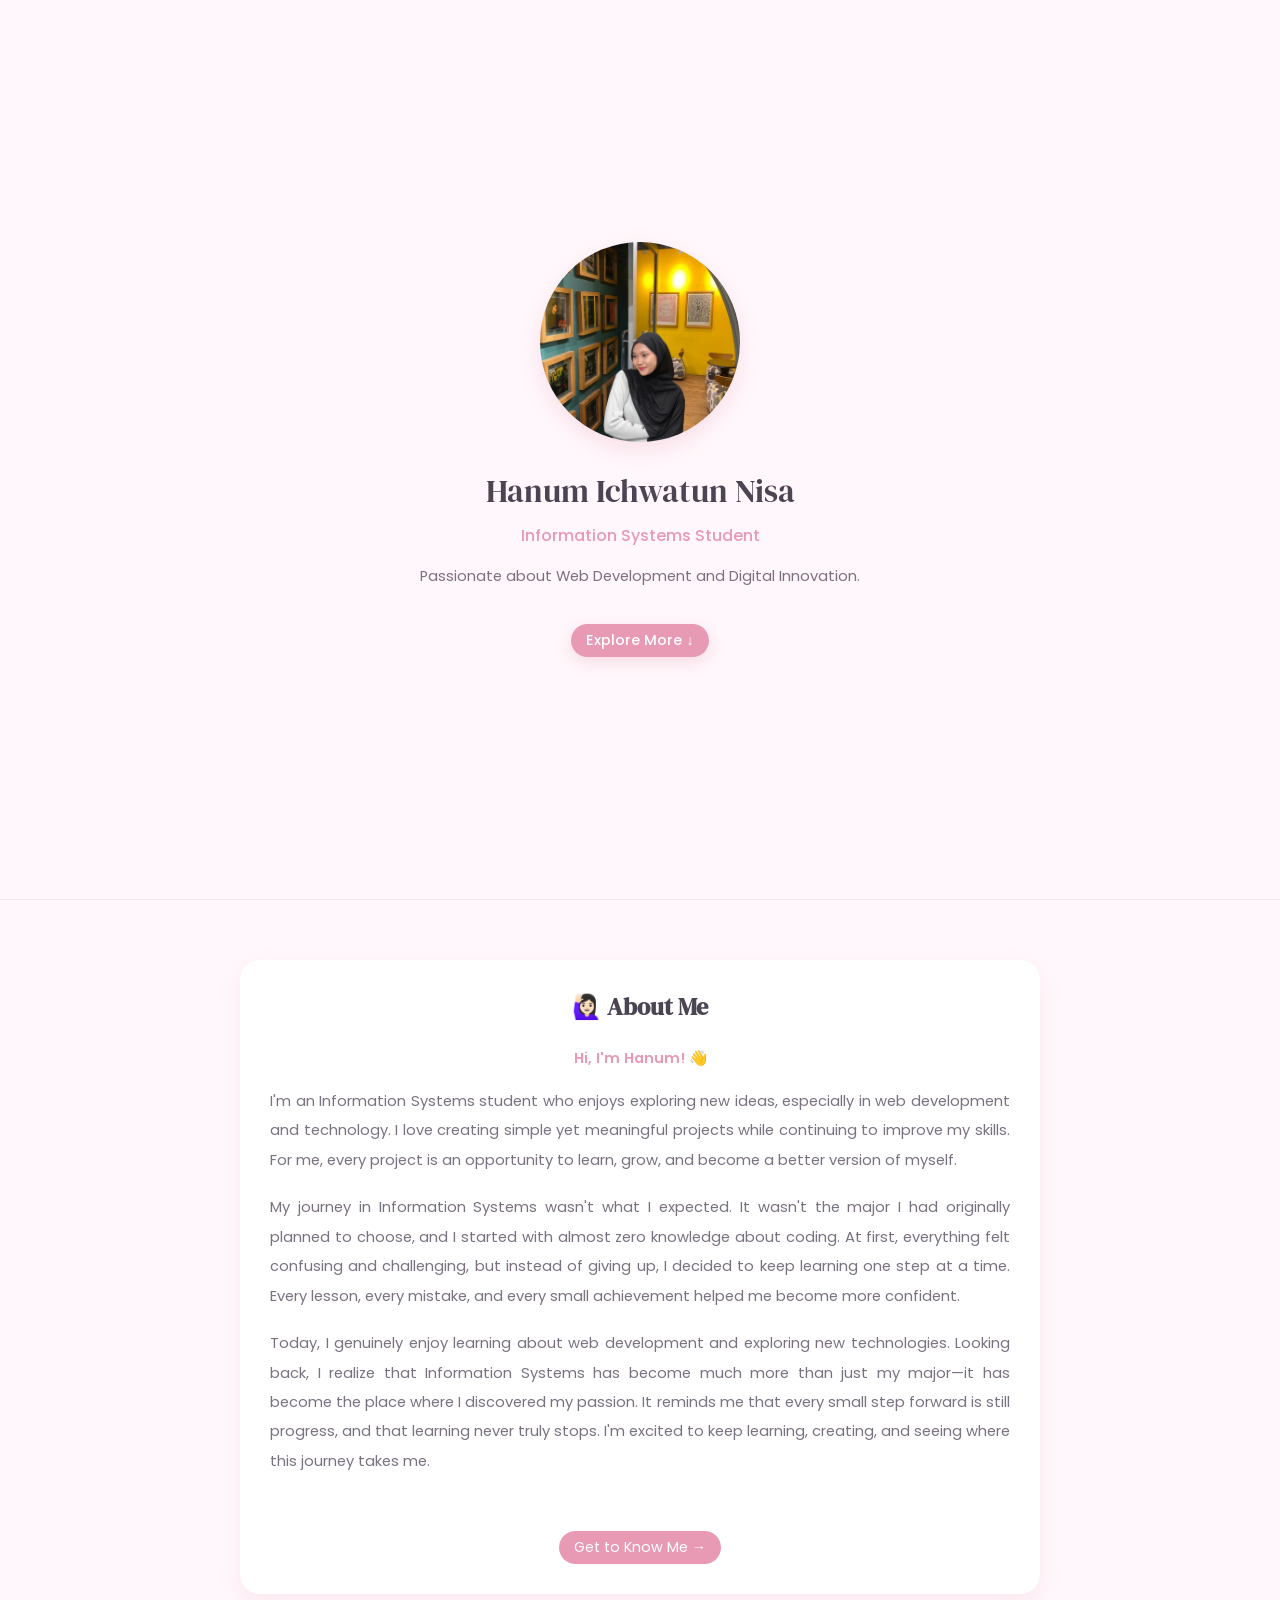
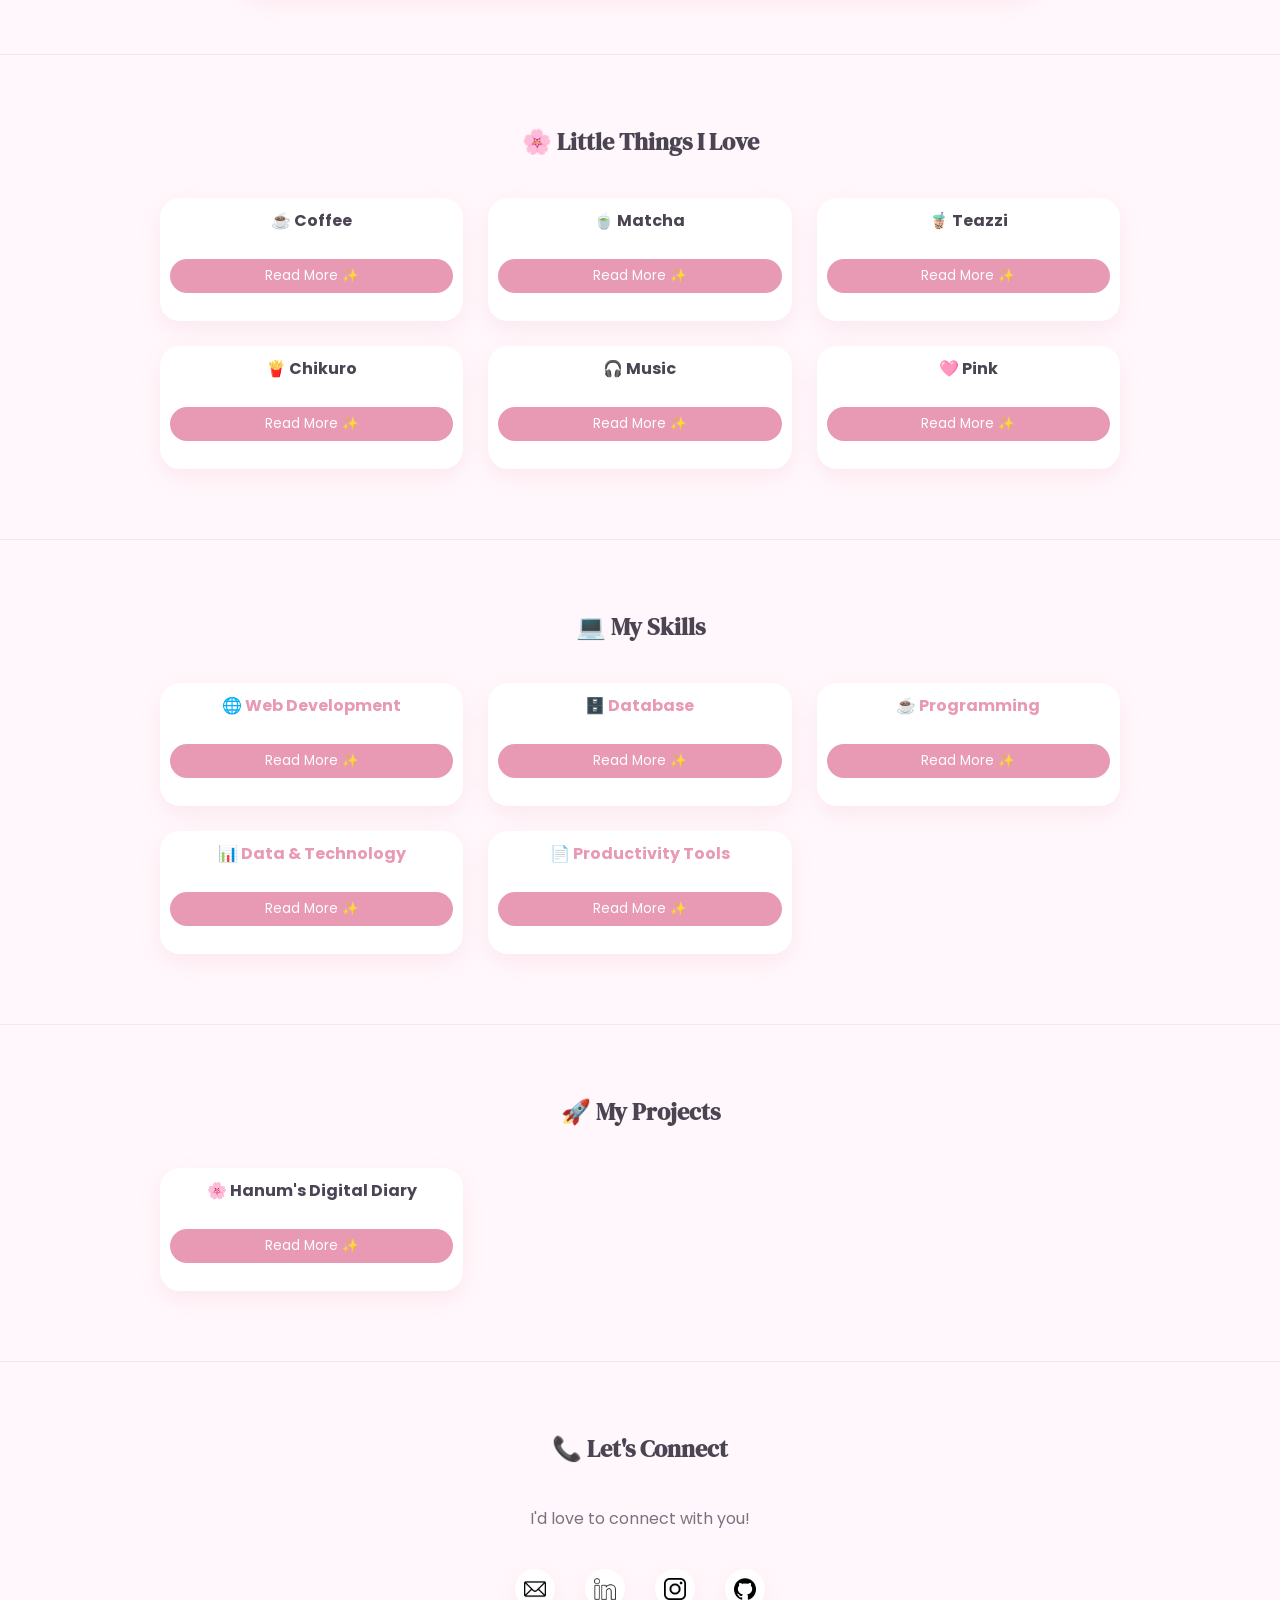
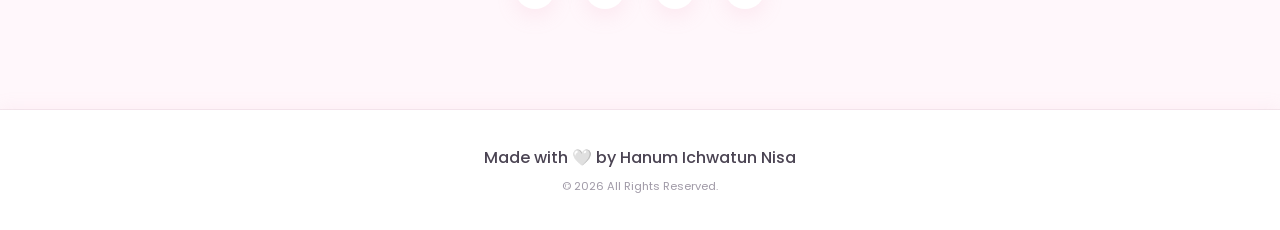
==== index.html @ 75a95cf1 "Add files via upload" ====
<!DOCTYPE html>
<html lang="en">

<head>
    <meta charset="UTF-8">
    <meta name="viewport" content="width=device-width, initial-scale=1.0">

    <title>Get To Know Me</title>

    <link rel="stylesheet" href="style.css">
</head>

<body>
    <!-- Home -->
    <section id="home">
        <div class="home-content">
            <img class="profile-picture"
                src="images/hanum.jpeg"
                alt="Hanum Profile Picture">
            <h1>Hanum Ichwatun Nisa</h1>
            <p class="home-status">
                Information Systems Student
            </p>
            <p class="home-tagline">
                Passionate about Web Development and Digital Innovation.
            </p>
            <a href="#about" class="explore-btn">
                Explore More ↓
            </a>
        </div>
    </section>

    <!-- About -->
    <section id="about">
        <div class="about-container">
            <h2>🙋🏻‍♀️ About Me</h2>
            <h3 class="about-greeting">
                Hi, I'm Hanum! 👋
            </h3>
            <p class="about-text">
                I'm an Information Systems student who enjoys exploring new ideas, especially in web development and technology. I love creating simple yet meaningful projects while continuing to improve my skills. For me, every project is an opportunity to learn, grow, and become a better version of myself.
            </p>
            <p class="about-text">
                My journey in Information Systems wasn't what I expected. It wasn't the major I had originally planned to choose, and I started with almost zero knowledge about coding. At first, everything felt confusing and challenging, but instead of giving up, I decided to keep learning one step at a time. Every lesson, every mistake, and every small achievement helped me become more confident.
            </p>
            <p class="about-text">
                Today, I genuinely enjoy learning about web development and exploring new technologies. Looking back, I realize that Information Systems has become much more than just my major—it has become the place where I discovered my passion. It reminds me that every small step forward is still progress, and that learning never truly stops. I'm excited to keep learning, creating, and seeing where this journey takes me.
            </p>
            <div class="about-btn-wrapper">
                <a href="about.html" class="about-btn">
                    Get to Know Me →
                </a>
            </div>
        </div>
    </section>

    <!-- Things I Love -->
    <section id="favorites">
        <div class="section-container">
            <h2>🌸 Little Things I Love</h2>
            <div class="card-wrapper">
                <div class="card love-card">
                    <h3>☕ Coffee</h3>
                    <button class="read-btn">Read More ✨</button>
                    <p class="card-text">
                        A cup of coffee is my little comfort.
                        I love the aroma, warmth, and peaceful moments
                        that come with it.
                    </p>
                </div>

                <div class="card love-card">
                    <h3>🍵 Matcha</h3>
                    <button class="read-btn">Read More ✨</button>
                    <p class="card-text">
                        Matcha is one of my favorite drinks.
                        I enjoy its unique taste and the calming feeling
                        it brings.
                    </p>
                </div>

                <div class="card love-card">
                    <h3>🧋 Teazzi</h3>
                    <button class="read-btn">Read More ✨</button>
                    <p class="card-text">
                        Deep Roast Oolong Milk Tea is one of my favorites.
                        It is the perfect drink for relaxing moments.
                    </p>
                </div>

                <div class="card love-card">
                    <h3>🍟 Chikuro</h3>
                    <button class="read-btn">Read More ✨</button>
                    <p class="card-text">
                        Garlic Cream Cheese Seasoning Truffle
                        with screaming level is one of my favorite snacks.
                    </p>
                </div>

                <div class="card love-card">
                    <h3>🎧 Music</h3>
                    <button class="read-btn">Read More ✨</button>
                    <p class="card-text">
                        Music has always been a part of my daily life.
                        It keeps me company, matches my mood, and makes
                        ordinary moments feel more special.
                    </p>
                </div>

                <div class="card love-card">
                    <h3>🩷 Pink</h3>
                    <button class="read-btn">Read More ✨</button>
                    <p class="card-text">
                        Pink is one of my favorite colors.
                        I love how it feels soft, warm, and brings
                        happiness to everyday moments.
                    </p>
                </div>

            </div>

        </div>
    </section>

    <!-- Skills -->
    <section id="skills">
        <div class="section-container">

            <h2>💻 My Skills</h2>

            <div class="card-wrapper">

                <div class="card skill-card">
                    <h3>🌐 Web Development</h3>

                    <button class="read-btn">
                        Read More ✨
                    </button>

                    <p class="card-text">
                        I have experience creating websites using
                        HTML, CSS, and JavaScript.
                        I enjoy designing simple and interactive
                        web experiences.
                    </p>
                </div>


                <div class="card skill-card">
                    <h3>🗄️ Database</h3>

                    <button class="read-btn">
                        Read More ✨
                    </button>

                    <p class="card-text">
                        I have learned database concepts and worked
                        with SQL, MySQL, and Oracle for creating
                        database structures and queries.
                    </p>
                </div>


                <div class="card skill-card">
                    <h3>☕ Programming</h3>

                    <button class="read-btn">
                        Read More ✨
                    </button>

                    <p class="card-text">
                        I have basic programming experience with
                        Java, C, and Python.
                        I continue improving my programming logic
                        through projects and practice.
                    </p>
                </div>


                <div class="card skill-card">
                    <h3>📊 Data & Technology</h3>

                    <button class="read-btn">
                        Read More ✨
                    </button>

                    <p class="card-text">
                        I have explored basic data processing and
                        technology concepts through academic learning
                        and projects.
                    </p>
                </div>


                <div class="card skill-card">
                    <h3>📄 Productivity Tools</h3>

                    <button class="read-btn">
                        Read More ✨
                    </button>

                    <p class="card-text">
                        I use Microsoft Office tools such as
                        Word, Excel, and PowerPoint for documentation,
                        data processing, and presentations.
                    </p>
                </div>

            </div>

        </div>
    </section>

    <!-- Projects -->
    <section id="projects">
        <div class="section-container">

            <h2>🚀 My Projects</h2>

            <div class="card-wrapper">

                <div class="card project-card">

                    <h3>🌸 Hanum's Digital Diary</h3>

                    <button class="read-btn">
                        Read More ✨
                    </button>

                    <p class="card-text">
                        My first personal project created using
                        HTML, CSS, and JavaScript.

                        This website represents my journey as an
                        Information Systems student, combining my
                        personal interests, skills, and experiences
                        into a digital portfolio.

                        Through this project, I learned how to build
                        a website structure, design user interfaces,
                        and add simple interactive features.
                    </p>

                </div>

            </div>

        </div>
    </section>

    <!-- Let's Connect -->
    <section id="connect">

        <div class="section-container">

            <h2>📞 Let's Connect</h2>

            <p class="connect-text">
                I'd love to connect with you!
            </p>

            <div class="social-icons">

                <a href="mailto:ichwatunnisahanum@gmail.com">
                    <img src="images/mail.png" alt="Email">
                </a>

                <a href="https://www.linkedin.com/in/hanum-ichwatun-nisa-022087423/" target="_blank">
                    <img src="images/linkedin.png" alt="LinkedIn">
                </a>

                <a href="https://www.instagram.com/ichwatunnsaa_?igsh=MTR0bXRyb2I5MWQ5OQ==" target="_blank">
                    <img src="images/instagram.png" alt="Instagram">
                </a>

                <a href="https://github.com/ichwatunnsaa" target="_blank">
                    <img src="images/github.png" alt="GitHub">
                </a>

            </div>

        </div>

    </section>

    <!-- Footer -->
    <footer>
        <p class="footer-text">
        Made with 🤍 by Hanum Ichwatun Nisa
    </p>

    <p class="footer-copy">
        © 2026 All Rights Reserved.
    </p>
    </footer>

    <script>
        const buttons = document.querySelectorAll(".read-btn");

        buttons.forEach(button => {

            button.addEventListener("click", () => {

                const text = button.nextElementSibling;

                if(text.style.display === "block"){
                    text.style.display = "none";
                    button.innerHTML = "Read More ✨";
                }
                else{
                    text.style.display = "block";
                    button.innerHTML = "Hide 🤍";
                }

            });

        });
    </script>
</body>

</html>
---- style.css ----
/* Google Fonts */
@import url('https://fonts.googleapis.com/css2?family=DM+Serif+Display&family=Poppins:wght@300;400;500;600;700&display=swap');

:root{
    --pink: #E89AB4;
    --pink-hover: #D982A2;
    --dark: #4B4453;
    --light: #FFF7FB;
    --gray: #7A7280;
}

/* Reset */
*{

/* Reset */
*{
    margin: 0;
    padding: 0;
    box-sizing: border-box;
}

html{
    scroll-behavior: smooth;
}

/* Body */
body{
    background-color:#FFF7FB;
    font-family:'Poppins',sans-serif;
    color:#4B4453;
    overflow-x:hidden;
}

/* Home */
#home{
    min-height: 100vh;
    display: flex;
    justify-content: center;
    align-items: center;
}

.home-content{
    text-align: center;
}

.profile-picture{
    width: 200px;
    height: 200px;
    border-radius: 50%;
    object-fit: cover;
    box-shadow: 0 8px 20px rgba(232, 154, 180, 0.25);
    transition: 0.3s;
}

.profile-picture:hover{
    transform: scale(1.05);
}

#home h1{
    font-family: 'DM Serif Display', serif;
    font-size: 2rem;
    font-weight: normal;
    margin-top: 20px;
}

.home-status{
    font-size: 1rem;
    font-weight: 500;
    color: #E89AB4;
    margin-top: 10px;
}

.home-tagline{
    font-size: 0.92rem;
    color: #7A7280;
    margin-top: 15px;
    line-height: 1.8;
}

.explore-btn{
    display: inline-block;
    margin-top: 35px;
    text-decoration: none;
    color: #FFFFFF;
    background-color: #E89AB4;
    padding: 6px 15px;
    border-radius: 25px;
    box-shadow: 0 5px 15px rgba(232, 154, 180, 0.3);
    font-weight: 500;
    font-size: 0.9rem;
    transition: 0.3s;
    cursor: pointer;
}

.explore-btn:hover{
    background-color: #D982A2;
    transform: translateY(-3px);
    box-shadow: 0 8px 20px rgba(217,130,162,0.4);
}

/* About */
#about{
    padding: 60px 15px;
}

.about-container{
    max-width: 800px;
    margin: auto;
    background-color: #FFFFFF;
    padding: 30px;
    border-radius: 20px;
    box-shadow: 0 8px 20px rgba(232, 154, 180, 0.15);
    transition: 0.3s;
}

.about-container:hover{
    transform: translateY(-5px);
    box-shadow: 0 15px 30px rgba(232, 154, 180, 0.25);
}

#about h2{
    font-family: 'DM Serif Display', serif;
    font-size: 1,8rem;
    text-align: center;
    margin-bottom: 25px;
}

.about-greeting{
    text-align: center;
    font-size: 0.92rem;
    color: #E89AB4;
    margin-bottom: 18px;
    font-weight: 600;
}

.about-text{
    font-size: 0.92rem;
    color: #7A7280;
    line-height: 1.9;
    text-align: justify;
    margin-bottom: 18px;
}

.about-text:last-child{
    margin-bottom: 0;
}

.about-btn{
    display: inline-block;
    margin-top: 25px;
    text-decoration: none;
    background-color: #E89AB4;
    color: white;
    padding: 6px 15px;
    border-radius: 25px;
    transition: 0.3s;
    font-weight: 400;
    font-size: 0.9rem;
}

.about-btn:hover{
    background-color: #D982A2;
    transform: translateY(-3px);
}

.about-btn-wrapper{
    text-align: center;
    margin-top: 30px;
}

/* Favorites */
.section-container{
    max-width: 1000px;
    margin: auto;
    padding: 70px 20px;
}


.section-container h2{
    font-family: 'DM Serif Display', serif;
    font-size: 1.5rem;
    text-align: center;
    margin-bottom: 40px;
}


.card-wrapper{
    display: grid;
    grid-template-columns: repeat(3, 1fr);
    gap: 25px;
}

.card{
    background-color:#FFFFFF;
    padding:10px;
    min-height: 120px;
    border-radius:20px;
    box-shadow:0 8px 20px rgba(232,154,180,0.15);
    transition:.3s;

    display:flex;
    flex-direction: column;
    align-items:center;
    text-align:center;
}

.card > *{
    width:100%;
}

.card:hover{
    transform: translateY(-8px);
    box-shadow: 0 15px 30px rgba(232,154,180,0.25);
}

.card h3{
    font-size:1rem;
    margin-bottom:8px;
    text-align: center;
}

.card p{
    font-size: 0.9rem;
    line-height: 1.8;
    color: #7A7280;
}

.card-text{
    display: none;
    margin-top: 12px;
    line-height: 1.8;
    max-width: 260px;   
    text-align: center;
    color: #7A7280;
    animation: fadeIn 0.4s ease;
}

@keyframes fadeIn{
    from{
        opacity: 0;
        transform: translateY(-10px);
    }

    to{
        opacity: 1;
        transform: translateY(0);
    }
}

.read-btn{
    display:block;
    margin:18px auto;
    border: none;
    background-color: #E89AB4;
    color: white;
    padding: 7px 16px;
    border-radius: 20px;
    cursor: pointer;
    font-family: 'Poppins', sans-serif;
    transition: 0.3s;
}

.read-btn:hover{
    background-color: #D982A2;
}

/* =========================
   RESPONSIVE
========================= */

@media (max-width:768px){

    /* Home */

    #home{
        padding:40px 20px;
        min-height:auto;
    }

    .home-content{
        width:100%;
        text-align:center;
    }

    .profile-picture{
        width:180px;
        height:180px;
    }

    #home h1{
        font-size:2.3rem;
        line-height:1.3;
    }

    .home-status{
        font-size:1rem;
    }

    .home-tagline{
        font-size:0.95rem;
    }

    .explore-btn{
        margin-top:28px;
    }

    /* About */

    .about-container{
        padding:30px 25px;
    }

    #about h2,
    .section-container h2{
        font-size:2rem;
    }

    /* Cards */

    .card-wrapper{
        grid-template-columns:1fr;
    }
    .card h3{
        font-size:0.95rem;
    }

    /* Social */

    .social-icons{
        gap:15px;
        flex-wrap:wrap;
    }

    .social-icons a{
        width:55px;
        height:55px;
    }

    .social-icons img{
        width:22px;
        height:22px;
    }

    /* About Page */

    #about-hero{
        padding:70px 20px 50px;
    }

    #about-hero h1{
        font-size:2.4rem;
    }

    .about-page-container h2{
        font-size:1.7rem;
    }

    .intro,
    .quote{
        text-align:center;
    }

}

/* Skills */
.skill-card h3{
    color: #E89AB4;
}

/* Projects */
.project-card{
    text-align: center;
}

/* Connect */
#connect{
    padding-top: 100;
    padding-bottom: 30px;
}

.connect-text{
    text-align: center;
    color: #7A7280;
    margin-bottom: 35px;
    line-height: 1.8;
}

.social-icons{
    display: flex;
    justify-content: center;
    align-items: center;
    gap: 30px;
}

.social-icons a{
    width:40px;
    height:40px;

    display: flex;
    justify-content: center;
    align-items: center;

    background-color: #FFFFFF;
    border-radius: 50%;

    box-shadow: 0 8px 20px rgba(232,154,180,0.15);

    transition: 0.3s;
}

.social-icons a:hover{
    transform: translateY(-6px);
    background-color: #FFF0F6;
    box-shadow: 0 15px 30px rgba(232,154,180,0.25);
}

.social-icons img{
    width:22px;
    height:22px;
    object-fit: contain;
}

/* Footer */
footer{
    background-color: #FFFFFF;
    padding: 35px 20px;
    text-align: center;
    box-shadow: 0 -5px 15px rgba(232,154,180,0.08);
}

.footer-text{
    font-weight: 500;
    color: #4B4453;
    margin-bottom: 8px;
    font-size: 0,7rem;
}

.footer-copy{
    font-size: 0.7rem;
    color: #A09AA7;
}

/* =========================
   ABOUT PAGE
========================= */

#about-hero{
    padding: 100px 20px 70px;
    text-align: center;
}

.flower{
    font-size: 2rem;
    margin-bottom: 10px;
}

#about-hero h1{
    font-family: 'DM Serif Display', serif;
    font-size: 2rem;
    font-weight: normal;
    margin-bottom: 20px;
}

.quote{
    color: #E89AB4;
    font-size: 1,2rem;
    font-style: italic;
    text-align: center;
    margin-bottom: 25px;
}

.intro{
    max-width: 580px;
    margin: auto;
    text-align: center;
    color: #7A7280;
    line-height: 1.9;
}

.about-page-container{
    max-width: 850px;
    margin: auto;
    padding: 50px 20px;
}

section{
    border-bottom: 1px solid #F3E8EE;
}

section:last-child{
    border-bottom: none;
}

.about-page-container h2{
    font-family: 'DM Serif Display', serif;
    font-size: 1,2rem;
    margin-bottom: 25px;
    color: #4B4453;
}

.about-text{
    line-height: 2;
    color: #7A7280;
    text-align: justify;
    margin-bottom: 18px;
}

.learning-list{
    padding-left: 25px;
    line-height: 2;
    color: #7A7280;
}

.learning-list li{
    margin-bottom: 6px;
}

.closing-quote{
    text-align: center;
    color: #E89AB4;
    font-style: italic;
    margin: 40px 0;
}

.back-btn{
    display: table;
    margin: 20px auto 0;
    text-decoration: none;
    background-color: #E89AB4;
    color: white;
    padding: 7px 18px;
    border-radius: 30px;
    font-weight: 500;
    font-size: 0.9rem;
    transition: .3s;
}

.back-btn:hover{
    background-color: #D982A2;
    transform: translateY(-3px);
}

/* buat di hp */
@media (max-width:480px){

    .nav-links{
        gap:12px;
    }

    .nav-links a{
        font-size:0.8rem;
    }

    #home h1{
        font-size:2rem;
    }

    .profile-picture{
        width:160px;
        height:160px;
    }

    .about-container{
        padding:25px 20px;
    }

    .section-container{
        padding:55px 18px;
    }

    .about-page-container{
        padding:40px 18px;
    }

}
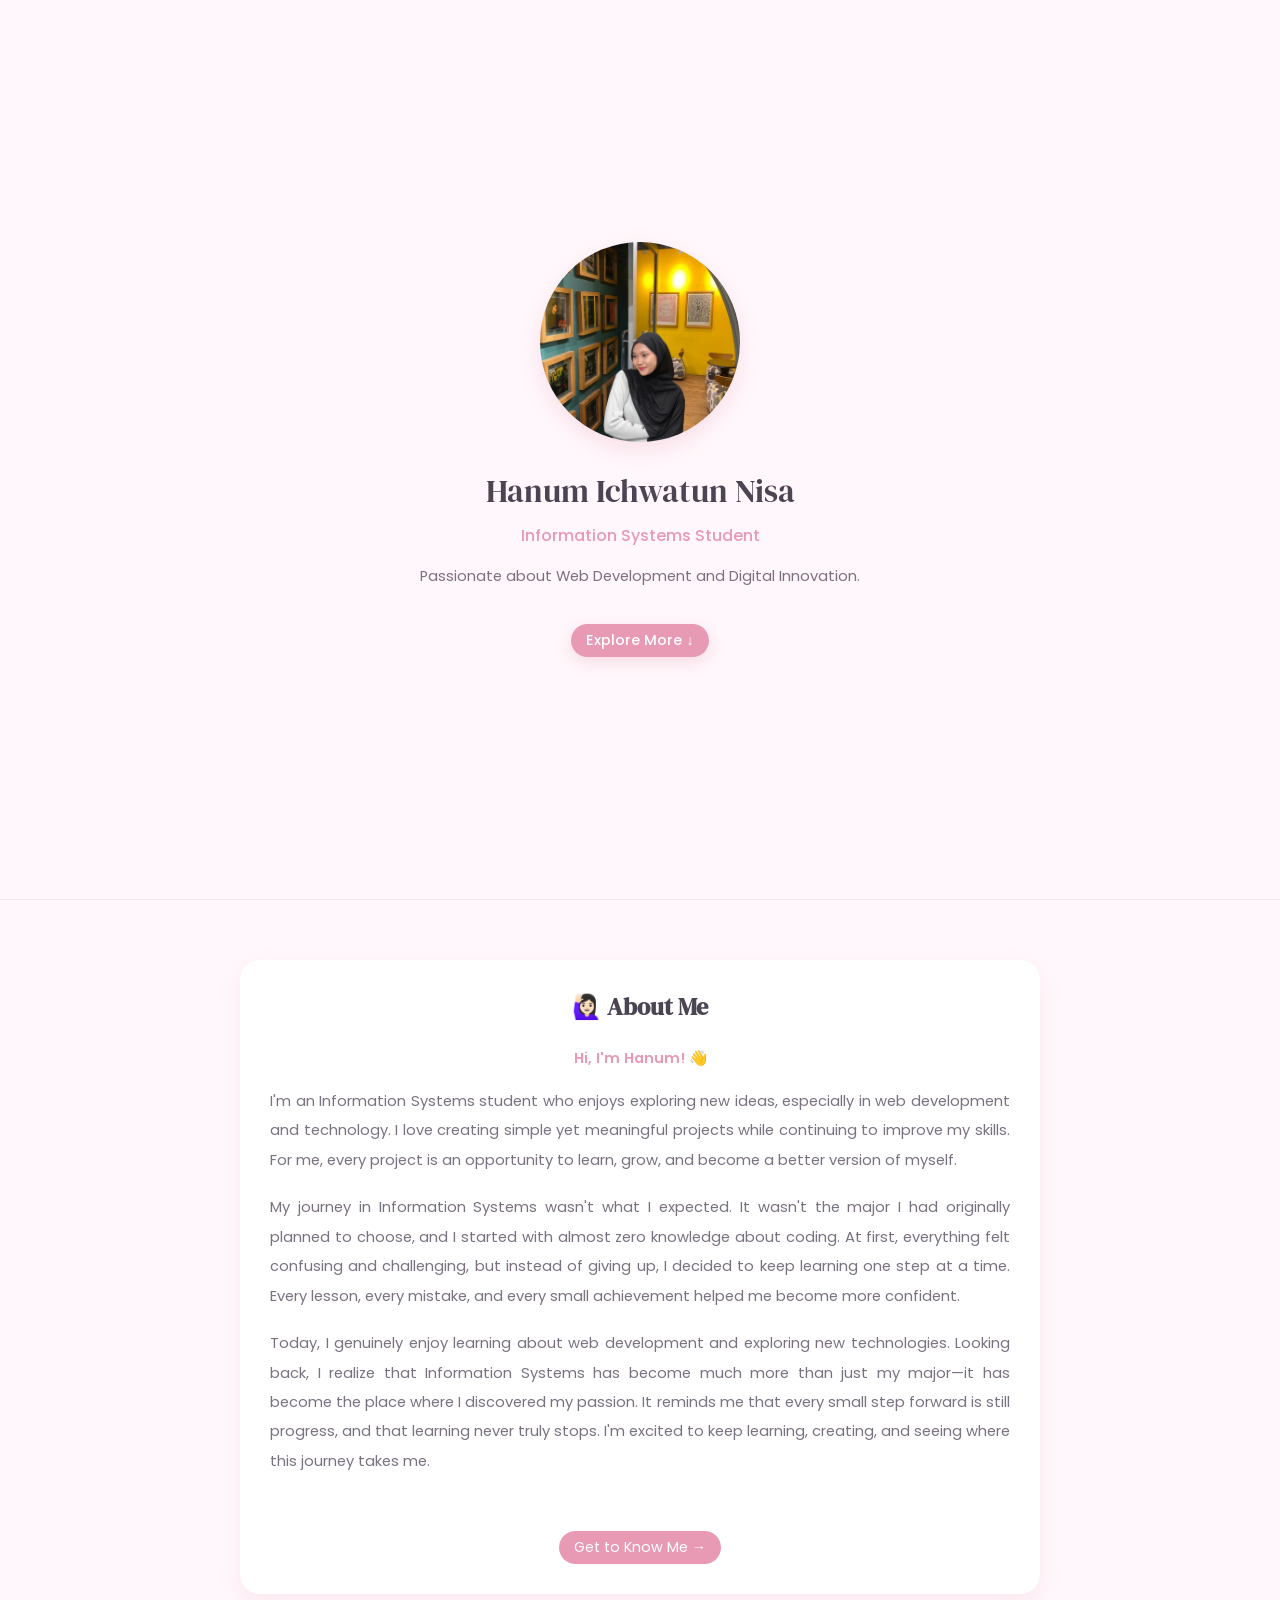
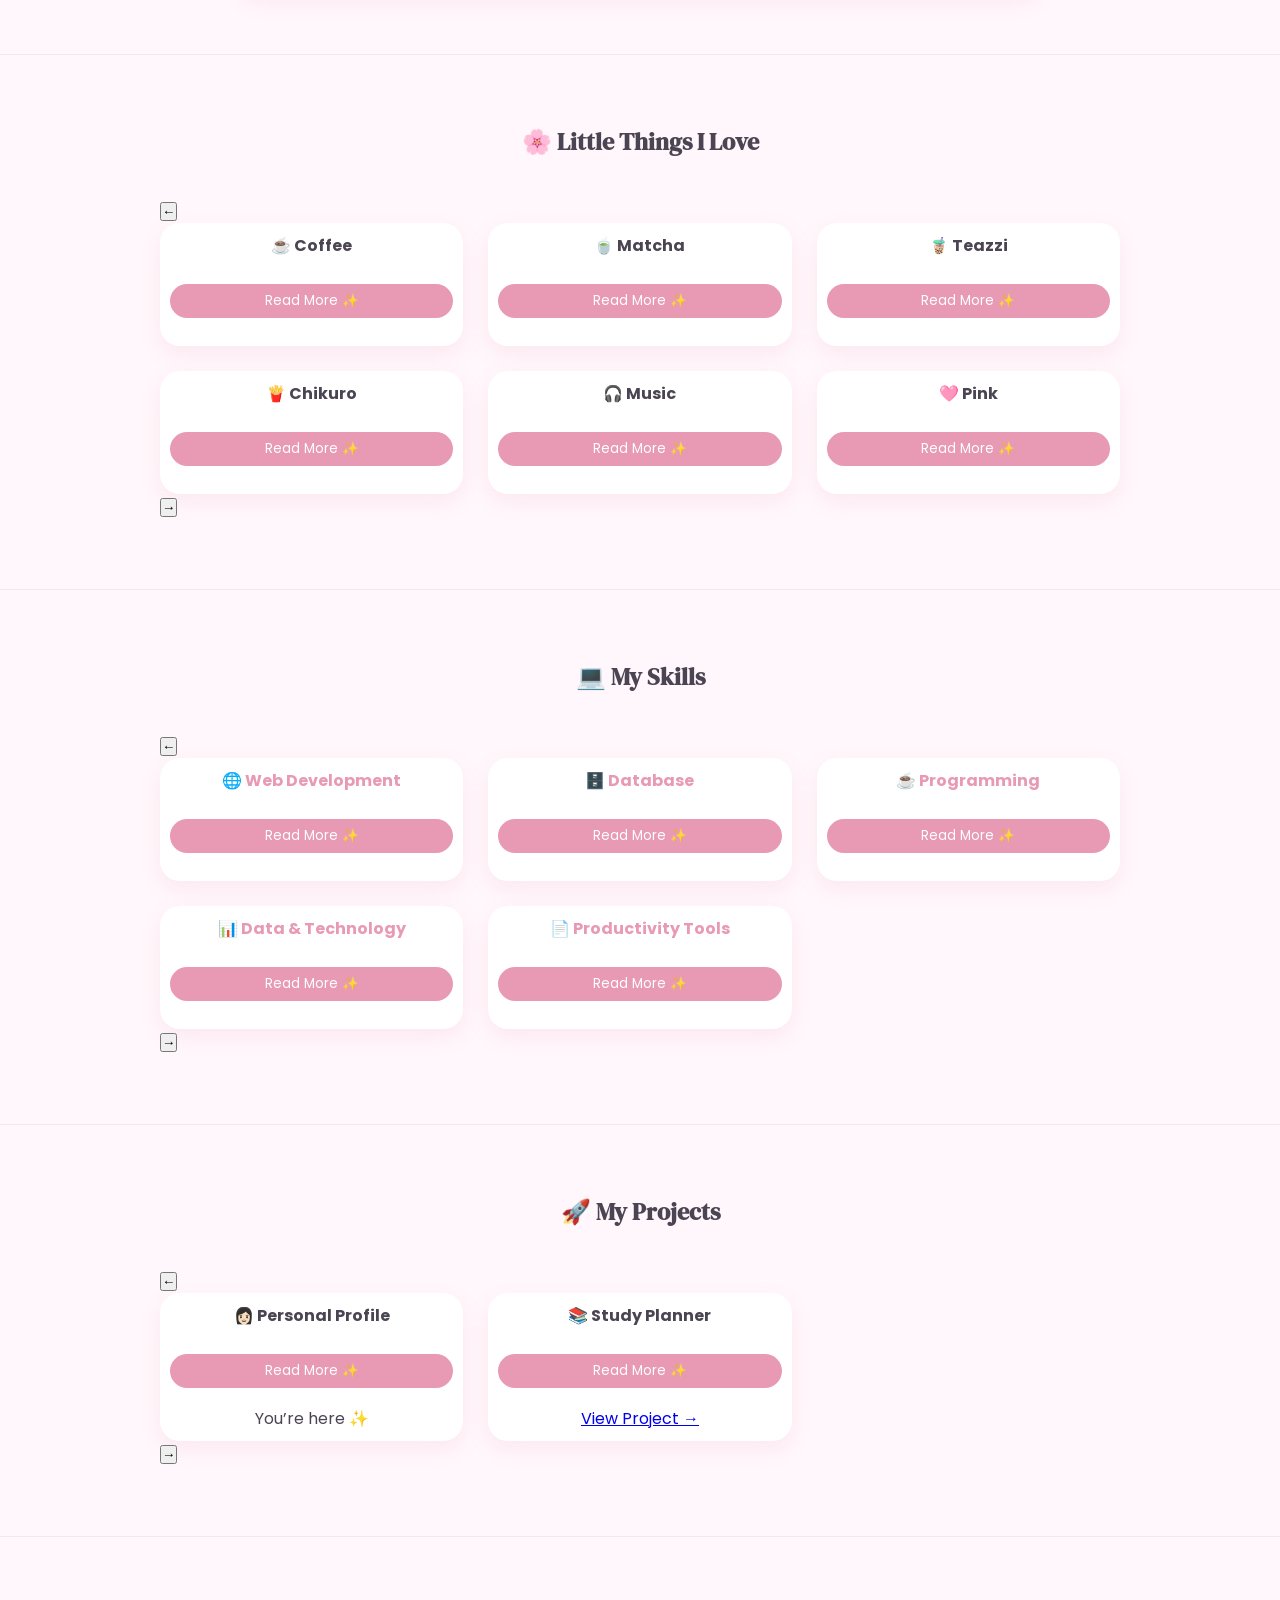
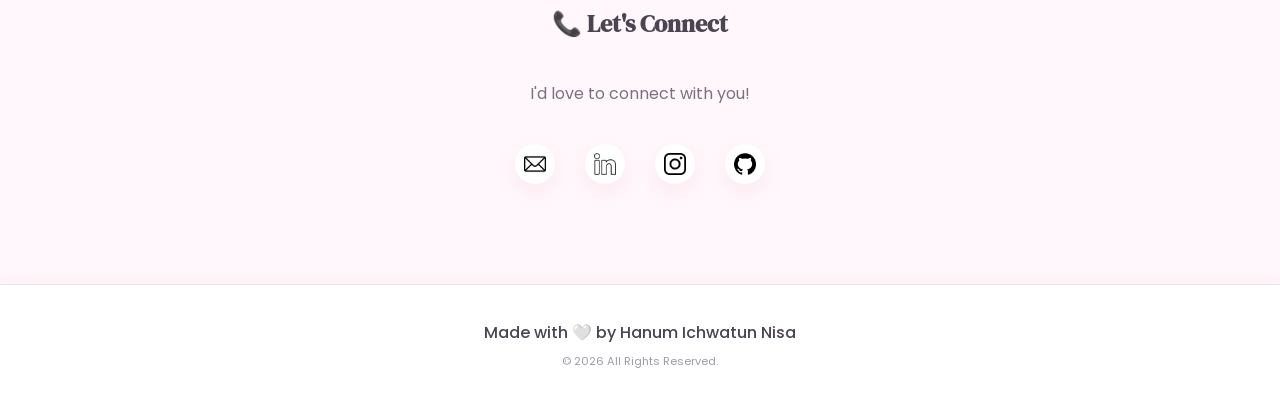
==== commit e48a2ed8: "index.html" ====
--- a/index.html
+++ b/index.html
@@ -58,193 +58,191 @@
     <section id="favorites">
         <div class="section-container">
             <h2>🌸 Little Things I Love</h2>
-            <div class="card-wrapper">
-                <div class="card love-card">
-                    <h3>☕ Coffee</h3>
-                    <button class="read-btn">Read More ✨</button>
-                    <p class="card-text">
-                        A cup of coffee is my little comfort.
-                        I love the aroma, warmth, and peaceful moments
-                        that come with it.
-                    </p>
+            <div class="slider-container">
+                <button class="slider-btn prev-btn">←</button>
+                <div class="card-wrapper love-slider">
+                    <div class="card love-card active">
+                        <h3>☕ Coffee</h3>
+                        <button class="read-btn">
+                            Read More ✨
+                        </button>
+                        <p class="card-text">
+                            A cup of coffee is my little comfort.
+                            I love the aroma, warmth, and peaceful moments
+                            that come with it.
+                        </p>
+                    </div>
+                    <div class="card love-card">
+                        <h3>🍵 Matcha</h3>
+                        <button class="read-btn">
+                            Read More ✨
+                        </button>
+                        <p class="card-text">
+                            Matcha is one of my favorite drinks.
+                            I enjoy its unique taste and the calming feeling
+                            it brings.
+                        </p>
+                    </div>
+                    <div class="card love-card">
+                        <h3>🧋 Teazzi</h3>
+                        <button class="read-btn">
+                            Read More ✨
+                        </button>
+                        <p class="card-text">
+                            Deep Roast Oolong Milk Tea is one of my favorites.
+                            It is the perfect drink for relaxing moments.
+                        </p>
+                    </div>
+                    <div class="card love-card">
+                        <h3>🍟 Chikuro</h3>
+                        <button class="read-btn">
+                            Read More ✨
+                        </button>
+                        <p class="card-text">
+                            Garlic Cream Cheese Seasoning Truffle
+                            with screaming level is one of my favorite snacks.
+                        </p>
+                    </div>
+                    <div class="card love-card">
+                        <h3>🎧 Music</h3>
+                        <button class="read-btn">
+                            Read More ✨
+                        </button>
+                        <p class="card-text">
+                            Music has always been a part of my daily life.
+                            It keeps me company, matches my mood, and makes
+                            ordinary moments feel more special.
+                        </p>
+                    </div>
+                    <div class="card love-card">
+                        <h3>🩷 Pink</h3>
+                        <button class="read-btn">
+                            Read More ✨
+                        </button>
+                        <p class="card-text">
+                            Pink is one of my favorite colors.
+                            I love how it feels soft, warm, and brings
+                            happiness to everyday moments.
+                        </p>
+                    </div>
                 </div>
-
-                <div class="card love-card">
-                    <h3>🍵 Matcha</h3>
-                    <button class="read-btn">Read More ✨</button>
-                    <p class="card-text">
-                        Matcha is one of my favorite drinks.
-                        I enjoy its unique taste and the calming feeling
-                        it brings.
-                    </p>
-                </div>
-
-                <div class="card love-card">
-                    <h3>🧋 Teazzi</h3>
-                    <button class="read-btn">Read More ✨</button>
-                    <p class="card-text">
-                        Deep Roast Oolong Milk Tea is one of my favorites.
-                        It is the perfect drink for relaxing moments.
-                    </p>
-                </div>
-
-                <div class="card love-card">
-                    <h3>🍟 Chikuro</h3>
-                    <button class="read-btn">Read More ✨</button>
-                    <p class="card-text">
-                        Garlic Cream Cheese Seasoning Truffle
-                        with screaming level is one of my favorite snacks.
-                    </p>
-                </div>
-
-                <div class="card love-card">
-                    <h3>🎧 Music</h3>
-                    <button class="read-btn">Read More ✨</button>
-                    <p class="card-text">
-                        Music has always been a part of my daily life.
-                        It keeps me company, matches my mood, and makes
-                        ordinary moments feel more special.
-                    </p>
-                </div>
-
-                <div class="card love-card">
-                    <h3>🩷 Pink</h3>
-                    <button class="read-btn">Read More ✨</button>
-                    <p class="card-text">
-                        Pink is one of my favorite colors.
-                        I love how it feels soft, warm, and brings
-                        happiness to everyday moments.
-                    </p>
-                </div>
-
-            </div>
-
+                <button class="slider-btn next-btn">→</button>
+            </div>
         </div>
     </section>
 
     <!-- Skills -->
     <section id="skills">
         <div class="section-container">
-
             <h2>💻 My Skills</h2>
-
-            <div class="card-wrapper">
-
-                <div class="card skill-card">
-                    <h3>🌐 Web Development</h3>
-
-                    <button class="read-btn">
-                        Read More ✨
-                    </button>
-
-                    <p class="card-text">
-                        I have experience creating websites using
-                        HTML, CSS, and JavaScript.
-                        I enjoy designing simple and interactive
-                        web experiences.
-                    </p>
+            <div class="slider-container">
+                <button class="slider-btn skill-prev-btn">←</button>
+                <div class="card-wrapper skill-slider">
+                    <div class="card skill-card skill-active">
+                        <h3>🌐 Web Development</h3>
+                        <button class="read-btn">
+                            Read More ✨
+                        </button>
+                        <p class="card-text">
+                            I have experience creating websites using
+                            HTML, CSS, and JavaScript.
+                            I enjoy designing simple and interactive
+                            web experiences.
+                        </p>
+                    </div>
+
+                    <div class="card skill-card">
+                        <h3>🗄️ Database</h3>
+                        <button class="read-btn">
+                            Read More ✨
+                        </button>
+                        <p class="card-text">
+                            I have learned database concepts and worked
+                            with SQL, MySQL, and Oracle for creating
+                            database structures and queries.
+                        </p>
+                    </div>
+
+                    <div class="card skill-card">
+                        <h3>☕ Programming</h3>
+                        <button class="read-btn">
+                            Read More ✨
+                        </button>
+                        <p class="card-text">
+                            I have basic programming experience with
+                            Java, C, and Python.
+                            I continue improving my programming logic
+                            through projects and practice.
+                        </p>
+                    </div>
+
+                    <div class="card skill-card">
+                        <h3>📊 Data & Technology</h3>
+                        <button class="read-btn">
+                            Read More ✨
+                        </button>
+                        <p class="card-text">
+                            I have explored basic data processing and
+                            technology concepts through academic learning
+                            and projects.
+                        </p>
+                    </div>
+
+                    <div class="card skill-card">
+                        <h3>📄 Productivity Tools</h3>
+                        <button class="read-btn">
+                            Read More ✨
+                        </button>
+                        <p class="card-text">
+                            I use Microsoft Office tools such as
+                            Word, Excel, and PowerPoint for documentation,
+                            data processing, and presentations.
+                        </p>
+                    </div>
                 </div>
-
-
-                <div class="card skill-card">
-                    <h3>🗄️ Database</h3>
-
-                    <button class="read-btn">
-                        Read More ✨
-                    </button>
-
-                    <p class="card-text">
-                        I have learned database concepts and worked
-                        with SQL, MySQL, and Oracle for creating
-                        database structures and queries.
-                    </p>
-                </div>
-
-
-                <div class="card skill-card">
-                    <h3>☕ Programming</h3>
-
-                    <button class="read-btn">
-                        Read More ✨
-                    </button>
-
-                    <p class="card-text">
-                        I have basic programming experience with
-                        Java, C, and Python.
-                        I continue improving my programming logic
-                        through projects and practice.
-                    </p>
-                </div>
-
-
-                <div class="card skill-card">
-                    <h3>📊 Data & Technology</h3>
-
-                    <button class="read-btn">
-                        Read More ✨
-                    </button>
-
-                    <p class="card-text">
-                        I have explored basic data processing and
-                        technology concepts through academic learning
-                        and projects.
-                    </p>
-                </div>
-
-
-                <div class="card skill-card">
-                    <h3>📄 Productivity Tools</h3>
-
-                    <button class="read-btn">
-                        Read More ✨
-                    </button>
-
-                    <p class="card-text">
-                        I use Microsoft Office tools such as
-                        Word, Excel, and PowerPoint for documentation,
-                        data processing, and presentations.
-                    </p>
-                </div>
-
-            </div>
-
+                <button class="slider-btn skill-next-btn">→</button>
+            </div>
         </div>
     </section>
 
     <!-- Projects -->
     <section id="projects">
         <div class="section-container">
-
             <h2>🚀 My Projects</h2>
-
-            <div class="card-wrapper">
-
-                <div class="card project-card">
-
-                    <h3>🌸 Hanum's Digital Diary</h3>
-
-                    <button class="read-btn">
-                        Read More ✨
-                    </button>
-
-                    <p class="card-text">
-                        My first personal project created using
-                        HTML, CSS, and JavaScript.
-
-                        This website represents my journey as an
-                        Information Systems student, combining my
-                        personal interests, skills, and experiences
-                        into a digital portfolio.
-
-                        Through this project, I learned how to build
-                        a website structure, design user interfaces,
-                        and add simple interactive features.
-                    </p>
-
+            <div class="slider-container">
+                <button class="slider-btn project-prev-btn">←</button>
+                <div class="card-wrapper project-slider">
+                    <div class="card project-card project-active">
+                        <h3>👩🏻 Personal Profile</h3>
+                        <button class="read-btn">
+                            Read More ✨
+                        </button>
+                        <p class="card-text">
+                            A personal profile website built with HTML, CSS, and JavaScript
+                            to showcase my background, interests, skills, and projects.
+                        </p>
+                        <span class="project-current">
+                            You’re here ✨
+                        </span>
+                    </div>
+
+                    <div class="card project-card">
+                        <h3>📚 Study Planner</h3>
+                        <button class="read-btn">
+                            Read More ✨
+                        </button>
+                        <p class="card-text">
+                            A simple study planner built with HTML, CSS, and JavaScript.
+                            Manage tasks, track deadlines, monitor study progress,
+                            and keep your data saved with localStorage.
+                        </p>
+                        <a href="study-planner.html" class="project-link">
+                            View Project →
+                        </a>
+                    </div>
                 </div>
-
-            </div>
-
+                <button class="slider-btn project-next-btn">→</button>
+            </div>
         </div>
     </section>
 
@@ -294,28 +292,7 @@
     </p>
     </footer>
 
-    <script>
-        const buttons = document.querySelectorAll(".read-btn");
-
-        buttons.forEach(button => {
-
-            button.addEventListener("click", () => {
-
-                const text = button.nextElementSibling;
-
-                if(text.style.display === "block"){
-                    text.style.display = "none";
-                    button.innerHTML = "Read More ✨";
-                }
-                else{
-                    text.style.display = "block";
-                    button.innerHTML = "Hide 🤍";
-                }
-
-            });
-
-        });
-    </script>
+    <script src="script.js"></script>
 </body>
 
-</html>+</html>
